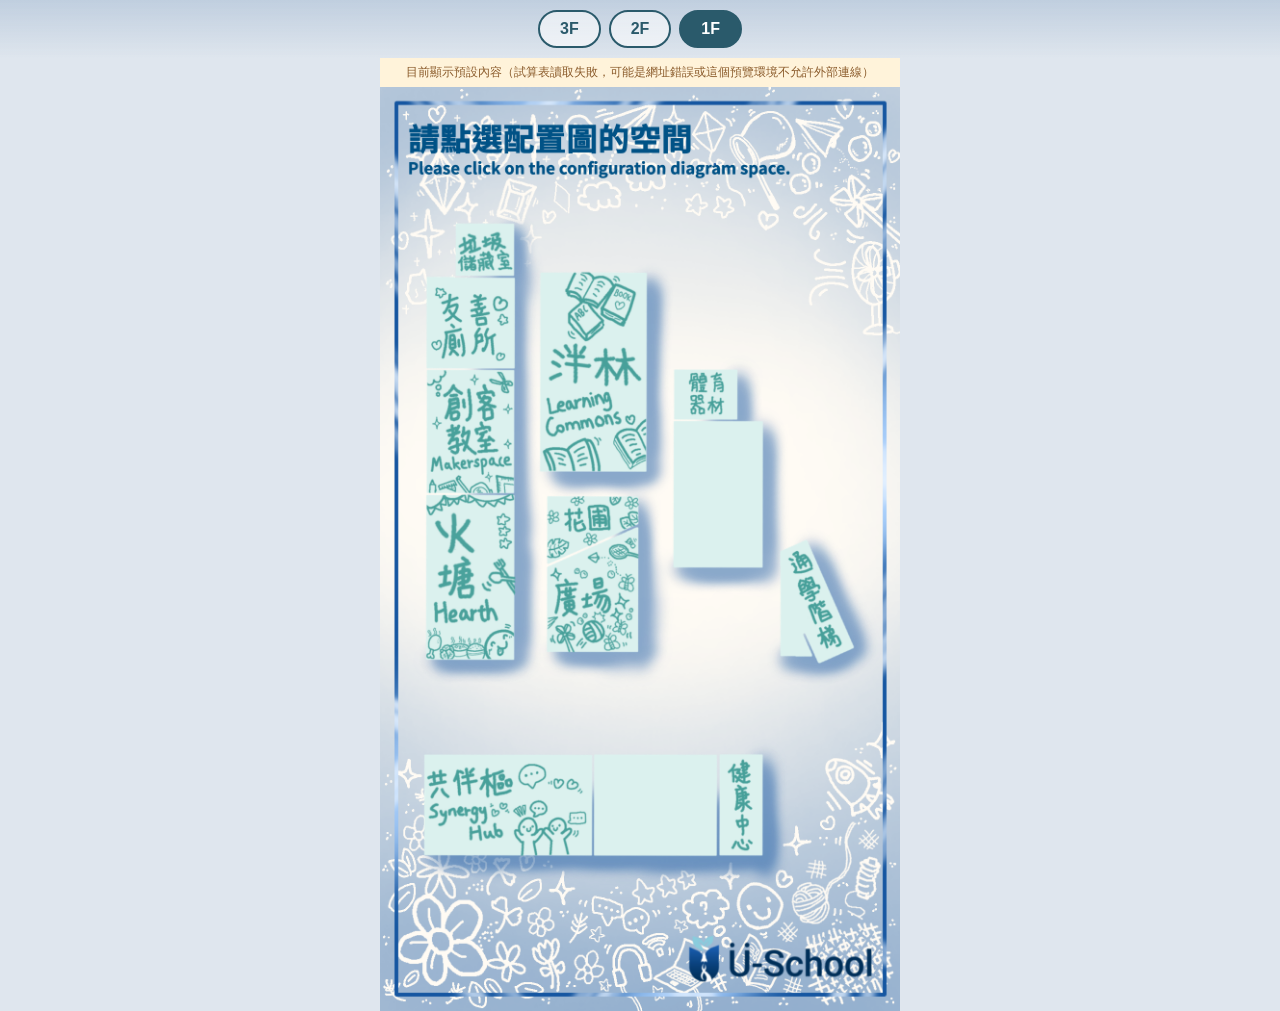
==== index.html @ 94b2a3bc "Add files via upload" ====
<!DOCTYPE html>
<html lang="zh-Hant">
<head>
<meta charset="UTF-8">
<meta name="viewport" content="width=device-width, initial-scale=1, viewport-fit=cover">
<title>竹北實驗高中地圖</title>
<link rel="icon" href="https://i.meee.com.tw/OUfxd0b.png" type="image/x-icon" />
<style>
  :root{
    --ink:#2a5a6b;
    --card-bg:#ffffff;
    --accent:#4a90a4;
    --tab-bg:rgba(255,255,255,.55);
    --tab-active:#2a5a6b;
    box-sizing:border-box;
    padding-top:env(safe-area-inset-top,0px);
    padding-bottom:env(safe-area-inset-bottom,0px);
  }
  @media (prefers-color-scheme: dark){
    :root:not([data-theme="light"]){ --card-bg:#1f2b30; --ink:#dff0f4; }
  }
  :root[data-theme="dark"]{ --card-bg:#1f2b30; --ink:#dff0f4; }
  *{box-sizing:border-box;}
  html,body{margin:0;padding:0;height:100%;font-family:-apple-system,BlinkMacSystemFont,"PingFang TC","Microsoft JhengHei",sans-serif;background:#dfe6ee;}
  html{scroll-padding-top:env(safe-area-inset-top,0px);}
  #stage-wrap{max-width:520px;margin:0 auto;position:relative;background:#dfe6ee;min-height:100%;}
  #stage{position:relative;width:100%;aspect-ratio:1080/1920;overflow:hidden;}
  #stage img.layer{position:absolute;top:0;left:0;width:100%;height:100%;object-fit:cover;display:block;pointer-events:none;user-select:none;-webkit-user-drag:none;}
  .room-btn{position:absolute;background:rgba(255,255,255,0);border:none;padding:0;margin:0;cursor:pointer;-webkit-tap-highlight-color:rgba(74,144,164,.25);}
  .room-btn:active, .room-btn:hover{background:rgba(74,144,164,.18);outline:2px solid rgba(74,144,164,.55);border-radius:6px;}
  #tabs{position:sticky;top:env(safe-area-inset-top,0px);z-index:20;display:flex;justify-content:center;gap:8px;padding:calc(10px + env(safe-area-inset-top,0px)) 10px 10px 10px;background:linear-gradient(180deg, rgba(190,205,222,.95), rgba(190,205,222,.0));}
  .tab-btn{font-size:16px;font-weight:700;padding:8px 20px;border-radius:999px;border:2px solid var(--tab-active);background:var(--tab-bg);color:var(--tab-active);cursor:pointer;}
  .tab-btn.active{background:var(--tab-active);color:#fff;}
  #status-banner{max-width:520px;margin:0 auto;padding:6px 16px;font-size:12px;text-align:center;color:#8a5a2a;background:#fff3da;display:none;}
  #modal-overlay{position:fixed;inset:0;background:rgba(20,30,35,.55);display:none;align-items:center;justify-content:center;z-index:100;padding:24px;padding-top:calc(24px + env(safe-area-inset-top,0px));padding-bottom:calc(24px + env(safe-area-inset-bottom,0px));}
  #modal-overlay.open{display:flex;}
  #modal-card{background:var(--card-bg);color:var(--ink);border-radius:18px;max-width:420px;width:100%;max-height:80vh;overflow-y:auto;padding:22px 20px 26px 20px;position:relative;box-shadow:0 10px 30px rgba(0,0,0,.3);}
  #modal-close{position:absolute;top:10px;right:10px;width:34px;height:34px;border-radius:50%;border:none;background:rgba(74,144,164,.15);color:var(--ink);font-size:18px;line-height:1;cursor:pointer;}
  #modal-title{margin:6px 30px 12px 0;font-size:22px;font-weight:800;color:var(--accent);}
  #modal-img{width:100%;border-radius:12px;margin-bottom:12px;display:none;}
  #modal-desc{font-size:15.5px;line-height:1.75;white-space:pre-wrap;}
</style>
</head>
<body>
  <div id="tabs">
    <button class="tab-btn" data-floor="3">3F</button>
    <button class="tab-btn" data-floor="2">2F</button>
    <button class="tab-btn" data-floor="1">1F</button>
  </div>
  <div id="status-banner"></div>
  <div id="stage-wrap">
    <div id="stage">
      <img class="layer" src="[data-uri]" alt="背景">
      <img class="layer" id="floor-img" src="" alt="樓層配置圖">
    </div>
  </div>

  <div id="modal-overlay">
    <div id="modal-card">
      <button id="modal-close" aria-label="關閉">✕</button>
      <div id="modal-title"></div>
      <img id="modal-img" alt="">
      <div id="modal-desc"></div>
    </div>
  </div>

<script>
/* ====== 後台設定：把你的 Google 試算表「發布到網路」的 CSV 連結貼在這裡 ======
   試算表欄位需為: id, name, desc, img
   教學：
   1. 開一份 Google 試算表，第一列輸入 id,name,desc,img
   2. 之後每一列一間教室（id 必須跟配置圖上的房間 id 一致，可參考下方 LAYOUT 或請 Claude 提供對照表）
   3. 檔案 > 共用 > 發布到網路 > 選「逗號分隔值 (.csv)」> 發布
   4. 複製產生的連結，貼到下面雙引號中間
   若留空，網站會使用內建的預設文字。 */
const SHEET_CSV_URL = "https://docs.google.com/spreadsheets/d/e/2PACX-1vSCnsypklbLeAmSZxqvRXUnx-erfjB1JS3uhZPep6JE_jMzIcuJVtGgpWa9-rgJ_nWfOIqbL3shXPwp/pub?output=csv";

const LAYOUT = {"3": [{"id": "3-art", "l": 66.2, "t": 12.55, "w": 21.94, "h": 11.41}, {"id": "3-it", "l": 66.2, "t": 23.96, "w": 21.94, "h": 18.23}, {"id": "3-lab", "l": 66.2, "t": 42.19, "w": 21.94, "h": 15.47}, {"id": "3-wc-top", "l": 18.52, "t": 23.75, "w": 21.39, "h": 6.61}, {"id": "3-stairs", "l": 45.46, "t": 28.7, "w": 18.06, "h": 13.18}, {"id": "3-classroom", "l": 19.63, "t": 34.06, "w": 20.74, "h": 44.48}, {"id": "3-wc-bottom", "l": 66.67, "t": 60.99, "w": 21.2, "h": 7.66}, {"id": "3-garden", "l": 53.52, "t": 74.74, "w": 32.04, "h": 12.76}, {"id": "3-office", "l": 18.61, "t": 79.17, "w": 21.94, "h": 10.57}], "2": [{"id": "2-meeting", "l": 56.76, "t": 13.96, "w": 37.59, "h": 10.26}, {"id": "2-principal", "l": 56.76, "t": 24.22, "w": 37.59, "h": 29.43}, {"id": "2-wc-top", "l": 11.2, "t": 24.11, "w": 21.11, "h": 6.51}, {"id": "2-stairs", "l": 37.13, "t": 29.53, "w": 16.39, "h": 11.46}, {"id": "2-classroom", "l": 12.87, "t": 33.85, "w": 19.17, "h": 42.76}, {"id": "2-wc-bottom", "l": 55.83, "t": 60.36, "w": 21.02, "h": 6.3}, {"id": "2-affairs", "l": 41.3, "t": 73.07, "w": 36.67, "h": 14.17}, {"id": "2-commute-stairs", "l": 73.15, "t": 53.65, "w": 25.0, "h": 13.54}], "1": [{"id": "1-trash", "l": 8.24, "t": 14.22, "w": 22.41, "h": 6.25}, {"id": "1-wc", "l": 8.24, "t": 20.47, "w": 22.41, "h": 10.05}, {"id": "1-maker", "l": 8.24, "t": 30.52, "w": 22.41, "h": 13.54}, {"id": "1-hearth", "l": 8.24, "t": 44.06, "w": 22.41, "h": 20.21}, {"id": "1-learning", "l": 30.65, "t": 19.79, "w": 24.72, "h": 24.43}, {"id": "1-garden", "l": 30.65, "t": 44.22, "w": 24.72, "h": 6.89}, {"id": "1-plaza", "l": 30.65, "t": 51.11, "w": 24.72, "h": 12.8}, {"id": "1-sports", "l": 56.3, "t": 19.79, "w": 38.7, "h": 34.58}, {"id": "1-commute-stairs", "l": 76.85, "t": 52.08, "w": 23.15, "h": 15.63}, {"id": "1-synergy", "l": 8.06, "t": 71.56, "w": 32.96, "h": 14.58}, {"id": "1-health", "l": 65.0, "t": 71.56, "w": 12.96, "h": 14.58}]};
const DEFAULT_CONTENT = {"3-art": {"name": "美術教室", "desc": "美術教室是孩子們揮灑創意、學習繪畫與手作的空間，配有畫架、顏料與各式美術用具。", "img": null}, "3-it": {"name": "資訊教室", "desc": "資訊教室配置電腦設備，供學生學習程式設計、文書處理與資訊科技相關課程。", "img": null}, "3-lab": {"name": "實驗室", "desc": "實驗室提供自然科學課程的動手實作空間，讓孩子透過實驗探索科學原理。", "img": null}, "3-wc-top": {"name": "廁所", "desc": "洗手間。", "img": null}, "3-stairs": {"name": "向陽階梯", "desc": "向陽階梯連接各樓層，是校園中充滿陽光的通行動線。", "img": null}, "3-classroom": {"name": "一般教室", "desc": "一般教室為班級日常上課的主要空間。", "img": null}, "3-wc-bottom": {"name": "廁所", "desc": "洗手間。", "img": null}, "3-garden": {"name": "花圃", "desc": "花圃是校園中的綠意角落，孩子們可以在此觀察植物生長、體驗園藝活動。", "img": null}, "3-office": {"name": "辦公室", "desc": "辦公室為教師辦公與行政聯繫的空間。", "img": null}, "2-meeting": {"name": "小會議室", "desc": "小會議室提供教師與家長進行小型會議、討論的空間。", "img": null}, "2-principal": {"name": "司南居（校長室）", "desc": "司南居是校長室所在，也是校務決策與接待訪客的空間。", "img": null}, "2-wc-top": {"name": "廁所", "desc": "洗手間。", "img": null}, "2-stairs": {"name": "向陽階梯", "desc": "向陽階梯連接各樓層，是校園中充滿陽光的通行動線。", "img": null}, "2-classroom": {"name": "一般教室", "desc": "一般教室為班級日常上課的主要空間。", "img": null}, "2-wc-bottom": {"name": "廁所", "desc": "洗手間。", "img": null}, "2-affairs": {"name": "教務處", "desc": "教務處負責課程安排、學籍與教學行政等事務，家長可於此洽詢教務相關問題。", "img": null}, "2-commute-stairs": {"name": "通學階梯", "desc": "通學階梯是學生每日上下學進出校園的主要階梯動線。", "img": null}, "1-trash": {"name": "垃圾儲藏室", "desc": "垃圾儲藏室為校園垃圾與資源回收的集中存放空間。", "img": null}, "1-wc": {"name": "友善廁所", "desc": "友善廁所提供無障礙與多元友善的如廁空間。", "img": null}, "1-maker": {"name": "創客教室 Makerspace", "desc": "創客教室 Makerspace 提供動手實作、科技創作的開放空間，讓孩子發揮創意與解決問題的能力。", "img": null}, "1-hearth": {"name": "火塘 Hearth", "desc": "火塘 Hearth 是校園的公共聚會空間，如同溫暖的爐火，凝聚師生與家長的情感交流。", "img": null}, "1-learning": {"name": "洋林 Learning Commons", "desc": "洋林 Learning Commons 是開放式的閱讀與學習共享空間，鼓勵孩子自主探索與共學。", "img": null}, "1-garden": {"name": "花圃", "desc": "花圃是校園中的綠意角落，孩子們可以在此觀察植物生長、體驗園藝活動。", "img": null}, "1-plaza": {"name": "廣場", "desc": "廣場是校園中孩子們休憩、活動與集會的開放空間。", "img": null}, "1-sports": {"name": "體育器材", "desc": "體育器材室存放體育課程與活動所需的各項器材設備。", "img": null}, "1-commute-stairs": {"name": "通學階梯", "desc": "通學階梯是學生每日上下學進出校園的主要階梯動線。", "img": null}, "1-synergy": {"name": "共伴軸 Synergy Hub", "desc": "共伴軸 Synergy Hub 是促進師生互動、協作交流的共融空間。", "img": null}, "1-health": {"name": "健康中心", "desc": "健康中心提供學生健康檢查、保健諮詢與緊急醫護處理。", "img": null}};
const FLOOR_IMG = { "1":"[data-uri]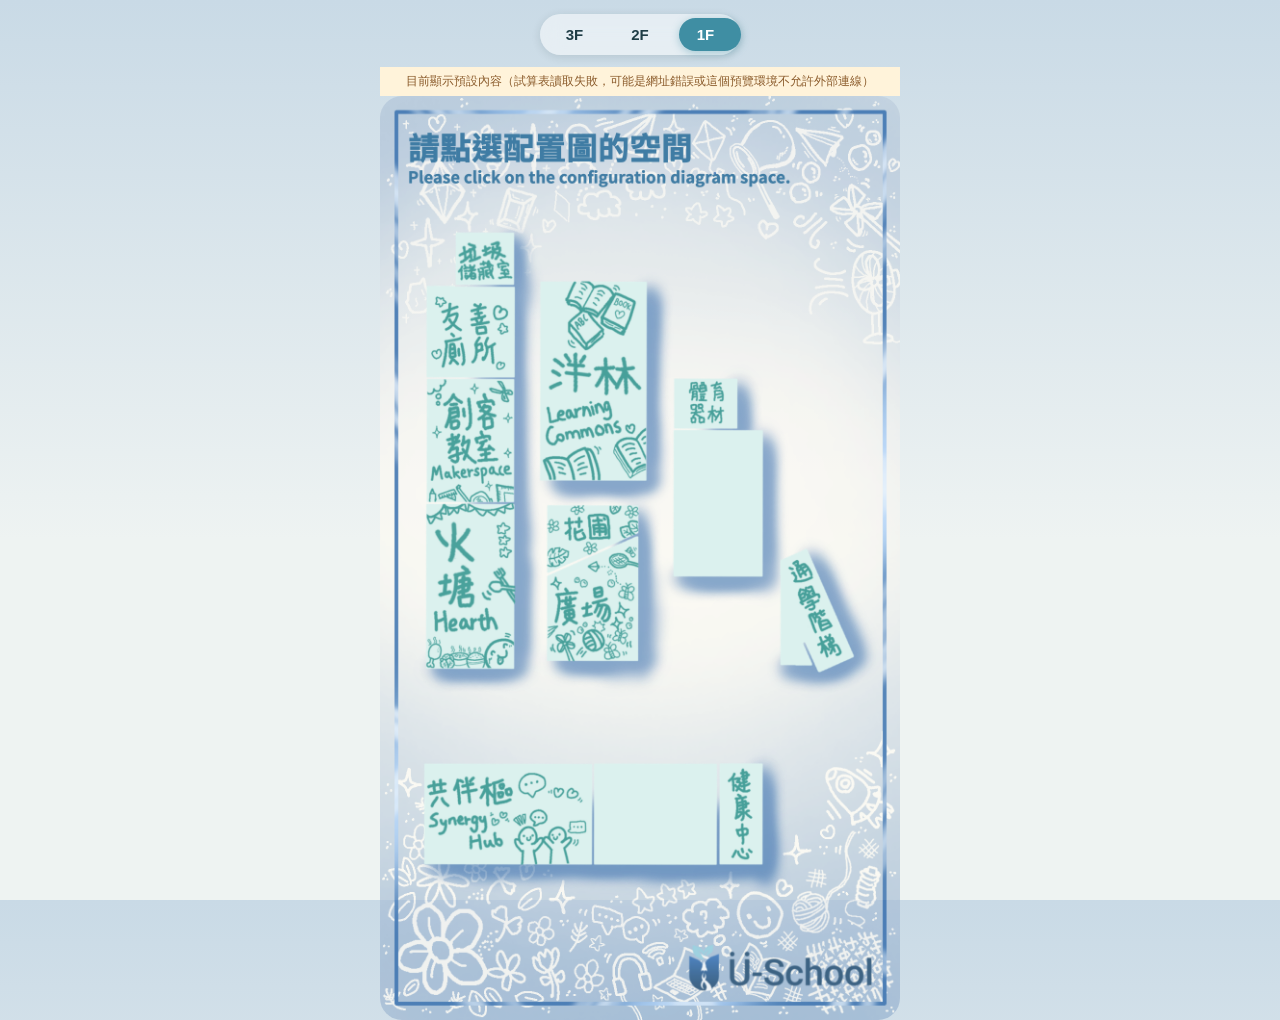
